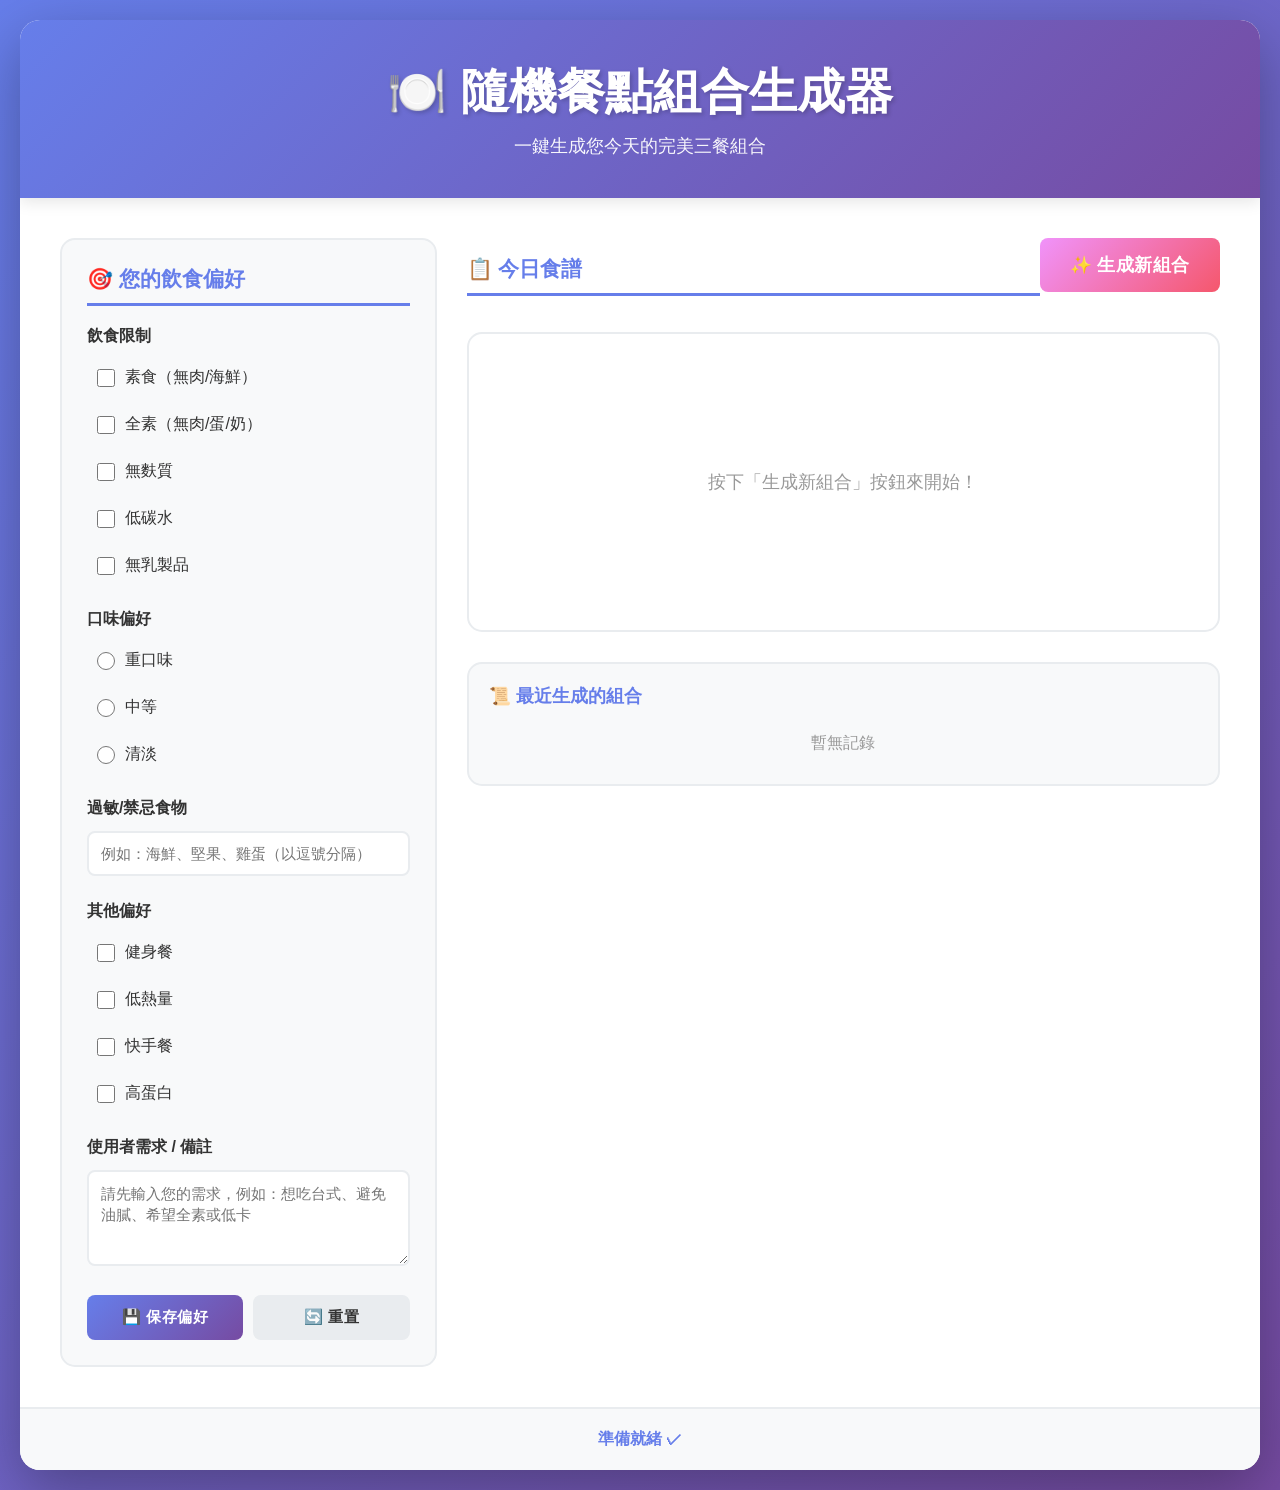
==== index.html @ 5d0e421e "ooooo" ====
<!DOCTYPE html>
<html lang="zh-TW">
<head>
    <meta charset="UTF-8">
    <meta name="viewport" content="width=device-width, initial-scale=1.0">
    <title>🍽️ 隨機餐點組合生成器</title>
    <link rel="stylesheet" href="styles.css">
</head>
<body>
    <div class="container">
        <!-- 標題 -->
        <header class="header">
            <h1>🍽️ 隨機餐點組合生成器</h1>
            <p class="subtitle">一鍵生成您今天的完美三餐組合</p>
        </header>

        <!-- 主要內容區域 -->
        <main class="main-content">
            <!-- 左側：使用者偏好設置 -->
            <aside class="preferences-panel">
                <h2>🎯 您的飲食偏好</h2>
                
                <!-- 飲食限制 -->
                <div class="preference-section">
                    <h3>飲食限制</h3>
                    <div class="checkbox-group">
                        <label><input type="checkbox" name="restriction" value="素食"> 素食（無肉/海鮮）</label>
                        <label><input type="checkbox" name="restriction" value="全素"> 全素（無肉/蛋/奶）</label>
                        <label><input type="checkbox" name="restriction" value="無麩質"> 無麩質</label>
                        <label><input type="checkbox" name="restriction" value="低碳水"> 低碳水</label>
                        <label><input type="checkbox" name="restriction" value="無乳製品"> 無乳製品</label>
                    </div>
                </div>

                <!-- 口味偏好 -->
                <div class="preference-section">
                    <h3>口味偏好</h3>
                    <div class="radio-group">
                        <label><input type="radio" name="taste" value="重口味"> 重口味</label>
                        <label><input type="radio" name="taste" value="中等"> 中等</label>
                        <label><input type="radio" name="taste" value="清淡"> 清淡</label>
                    </div>
                </div>

                <!-- 過敏食物 -->
                <div class="preference-section">
                    <h3>過敏/禁忌食物</h3>
                    <div class="input-group">
                        <input 
                            type="text" 
                            id="allergies" 
                            placeholder="例如：海鮮、堅果、雞蛋（以逗號分隔）"
                            class="text-input"
                        >
                    </div>
                </div>

                <!-- 其他偏好 -->
                <div class="preference-section">
                    <h3>其他偏好</h3>
                    <div class="checkbox-group">
                        <label><input type="checkbox" name="other" value="健身餐"> 健身餐</label>
                        <label><input type="checkbox" name="other" value="低熱量"> 低熱量</label>
                        <label><input type="checkbox" name="other" value="快手餐"> 快手餐</label>
                        <label><input type="checkbox" name="other" value="高蛋白"> 高蛋白</label>
                    </div>
                </div>

                <!-- 使用者需求 -->
                <div class="preference-section">
                    <h3>使用者需求 / 備註</h3>
                    <div class="input-group">
                        <textarea id="userNote" rows="4" placeholder="請先輸入您的需求，例如：想吃台式、避免油膩、希望全素或低卡" class="text-input"></textarea>
                    </div>
                </div>

                <!-- 保存和清除按鈕 -->
                <div class="button-group">
                    <button id="savePrefs" class="btn btn-primary">💾 保存偏好</button>
                    <button id="resetPrefs" class="btn btn-secondary">🔄 重置</button>
                </div>
            </aside>

            <!-- 右側：生成結果 -->
            <section class="results-panel">
                <div class="results-header">
                    <h2>📋 今日食譜</h2>
                    <button id="generateBtn" class="btn btn-generate">✨ 生成新組合</button>
                </div>

                <!-- 生成結果顯示 -->
                <div id="resultsContainer" class="results-container">
                    <div class="empty-state">
                        <p>按下「生成新組合」按鈕來開始！</p>
                    </div>
                </div>

                <!-- 歷史記錄 -->
                <div class="history-section">
                    <h3>📜 最近生成的組合</h3>
                    <div id="historyContainer" class="history-list">
                        <p class="empty">暫無記錄</p>
                    </div>
                </div>
            </section>
        </main>

        <!-- 狀態指示 -->
        <footer class="footer">
            <p id="status" class="status">準備就緒 ✓</p>
        </footer>
    </div>

    <script src="script.js"></script>
</body>
</html>
---- styles.css ----
/* ==================== 重置和基礎 ==================== */
* {
    margin: 0;
    padding: 0;
    box-sizing: border-box;
}

html {
    scroll-behavior: smooth;
}

body {
    font-family: 'Segoe UI', Tahoma, Geneva, Verdana, sans-serif;
    background: linear-gradient(135deg, #667eea 0%, #764ba2 100%);
    min-height: 100vh;
    padding: 20px;
    color: #333;
}

/* ==================== 容器佈局 ==================== */
.container {
    max-width: 1400px;
    margin: 0 auto;
    background: white;
    border-radius: 20px;
    box-shadow: 0 20px 60px rgba(0, 0, 0, 0.3);
    overflow: hidden;
    display: flex;
    flex-direction: column;
    min-height: 100vh;
}

/* ==================== 標題區域 ==================== */
.header {
    background: linear-gradient(135deg, #667eea 0%, #764ba2 100%);
    color: white;
    padding: 40px;
    text-align: center;
    box-shadow: 0 4px 15px rgba(0, 0, 0, 0.1);
}

.header h1 {
    font-size: 3em;
    margin-bottom: 10px;
    text-shadow: 2px 2px 4px rgba(0, 0, 0, 0.2);
    animation: slideDown 0.6s ease-out;
}

.subtitle {
    font-size: 1.1em;
    opacity: 0.95;
    font-weight: 300;
}

@keyframes slideDown {
    from {
        opacity: 0;
        transform: translateY(-20px);
    }
    to {
        opacity: 1;
        transform: translateY(0);
    }
}

/* ==================== 主要內容 ==================== */
.main-content {
    display: grid;
    grid-template-columns: 1fr 2fr;
    gap: 30px;
    padding: 40px;
    flex: 1;
}

/* ==================== 左側偏好面板 ==================== */
.preferences-panel {
    background: #f8f9fa;
    padding: 25px;
    border-radius: 15px;
    border: 2px solid #e9ecef;
    height: fit-content;
    position: sticky;
    top: 20px;
}

.preferences-panel h2 {
    color: #667eea;
    margin-bottom: 20px;
    font-size: 1.3em;
    border-bottom: 3px solid #667eea;
    padding-bottom: 10px;
}

/* ==================== 偏好區段 ==================== */
.preference-section {
    margin-bottom: 25px;
}

.preference-section h3 {
    color: #333;
    font-size: 1em;
    margin-bottom: 12px;
    font-weight: 600;
}

.checkbox-group,
.radio-group {
    display: flex;
    flex-direction: column;
    gap: 10px;
}

.checkbox-group label,
.radio-group label {
    display: flex;
    align-items: center;
    cursor: pointer;
    padding: 8px 10px;
    border-radius: 8px;
    transition: all 0.3s ease;
    user-select: none;
}

.checkbox-group label:hover,
.radio-group label:hover {
    background: rgba(102, 126, 234, 0.1);
}

.checkbox-group input[type="checkbox"],
.radio-group input[type="radio"] {
    margin-right: 10px;
    cursor: pointer;
    width: 18px;
    height: 18px;
    accent-color: #667eea;
}

/* ==================== 輸入框 ==================== */
.input-group {
    margin-bottom: 15px;
}

.text-input {
    width: 100%;
    padding: 12px;
    border: 2px solid #e9ecef;
    border-radius: 8px;
    font-size: 0.95em;
    transition: all 0.3s ease;
    font-family: inherit;
}

.text-input:focus {
    outline: none;
    border-color: #667eea;
    box-shadow: 0 0 0 3px rgba(102, 126, 234, 0.1);
}

/* ==================== 按鈕 ==================== */
.button-group {
    display: grid;
    grid-template-columns: 1fr 1fr;
    gap: 10px;
    margin-top: 20px;
}

.btn {
    padding: 12px 20px;
    border: none;
    border-radius: 8px;
    font-size: 0.95em;
    font-weight: 600;
    cursor: pointer;
    transition: all 0.3s ease;
    text-transform: uppercase;
    letter-spacing: 0.5px;
}

.btn-primary {
    background: linear-gradient(135deg, #667eea 0%, #764ba2 100%);
    color: white;
}

.btn-primary:hover {
    transform: translateY(-2px);
    box-shadow: 0 10px 20px rgba(102, 126, 234, 0.3);
}

.btn-primary:active {
    transform: translateY(0);
}

.btn-secondary {
    background: #e9ecef;
    color: #333;
}

.btn-secondary:hover {
    background: #dee2e6;
}

.btn-generate {
    grid-column: 1 / -1;
    background: linear-gradient(135deg, #f093fb 0%, #f5576c 100%);
    color: white;
    font-size: 1.1em;
    padding: 15px 30px;
    margin-bottom: 20px;
}

.btn-generate:hover {
    transform: translateY(-3px);
    box-shadow: 0 15px 30px rgba(245, 87, 108, 0.3);
}

.btn-generate:active {
    transform: translateY(-1px);
}

/* ==================== 右側結果面板 ==================== */
.results-panel {
    display: flex;
    flex-direction: column;
}

.results-header {
    display: flex;
    justify-content: space-between;
    align-items: center;
    margin-bottom: 20px;
}

.results-header h2 {
    color: #667eea;
    font-size: 1.3em;
    border-bottom: 3px solid #667eea;
    padding-bottom: 10px;
    flex: 1;
}

/* ==================== 結果容器 ==================== */
.results-container {
    background: white;
    padding: 30px;
    border-radius: 15px;
    border: 2px solid #e9ecef;
    margin-bottom: 30px;
    min-height: 300px;
    display: flex;
    flex-direction: column;
    justify-content: center;
}

.empty-state {
    text-align: center;
    color: #999;
    font-size: 1.1em;
}

/* ==================== 餐點卡片 ==================== */
.meal-cards {
    display: grid;
    grid-template-columns: repeat(auto-fit, minmax(280px, 1fr));
    gap: 20px;
}

.meal-card {
    background: linear-gradient(135deg, #f5f7fa 0%, #c3cfe2 100%);
    padding: 25px;
    border-radius: 12px;
    border-left: 5px solid #667eea;
    box-shadow: 0 4px 15px rgba(0, 0, 0, 0.1);
    transition: all 0.3s ease;
    animation: cardSlideIn 0.5s ease-out;
}

.meal-card:hover {
    transform: translateY(-5px);
    box-shadow: 0 8px 25px rgba(0, 0, 0, 0.15);
}

@keyframes cardSlideIn {
    from {
        opacity: 0;
        transform: translateY(20px);
    }
    to {
        opacity: 1;
        transform: translateY(0);
    }
}

.meal-card.breakfast {
    border-left-color: #f5a623;
    background: linear-gradient(135deg, #ffe5b4 0%, #ffd699 100%);
}

.meal-card.lunch {
    border-left-color: #4cd964;
    background: linear-gradient(135deg, #c8e6c9 0%, #81c784 100%);
}

.meal-card.dinner {
    border-left-color: #667eea;
    background: linear-gradient(135deg, #bbdefb 0%, #64b5f6 100%);
}

.meal-time {
    font-size: 0.9em;
    color: rgba(0, 0, 0, 0.6);
    margin-bottom: 8px;
    font-weight: 600;
    text-transform: uppercase;
    letter-spacing: 1px;
}

.meal-name {
    font-size: 1.5em;
    font-weight: 700;
    color: #333;
    margin-bottom: 12px;
}

.meal-description {
    font-size: 0.95em;
    color: rgba(0, 0, 0, 0.7);
    margin-bottom: 12px;
    line-height: 1.5;
}

.meal-tags {
    display: flex;
    flex-wrap: wrap;
    gap: 8px;
}

.tag {
    background: rgba(255, 255, 255, 0.7);
    padding: 5px 10px;
    border-radius: 20px;
    font-size: 0.8em;
    color: #333;
    border: 1px solid rgba(0, 0, 0, 0.1);
}

/* ==================== 歷史記錄 ==================== */
.history-section {
    background: #f8f9fa;
    padding: 20px;
    border-radius: 15px;
    border: 2px solid #e9ecef;
}

.history-section h3 {
    color: #667eea;
    margin-bottom: 15px;
    font-size: 1.1em;
}

.history-list {
    display: flex;
    flex-direction: column;
    gap: 10px;
    max-height: 300px;
    overflow-y: auto;
}

.history-item {
    background: white;
    padding: 12px;
    border-radius: 8px;
    border-left: 4px solid #667eea;
    cursor: pointer;
    transition: all 0.3s ease;
    display: flex;
    justify-content: space-between;
    align-items: center;
}

.history-item:hover {
    background: #f0f4ff;
    transform: translateX(5px);
}

.history-time {
    font-size: 0.85em;
    color: #999;
}

.empty {
    text-align: center;
    color: #999;
    padding: 10px;
}

/* ==================== 頁腳 ==================== */
.footer {
    background: #f8f9fa;
    padding: 20px;
    text-align: center;
    border-top: 2px solid #e9ecef;
}

.status {
    color: #667eea;
    font-weight: 600;
}

.status.loading {
    color: #f5a623;
    animation: pulse 1.5s ease-in-out infinite;
}

.status.error {
    color: #f5576c;
}

@keyframes pulse {
    0%, 100% {
        opacity: 1;
    }
    50% {
        opacity: 0.5;
    }
}

/* ==================== 響應式設計 ==================== */
@media (max-width: 1024px) {
    .main-content {
        grid-template-columns: 1fr;
    }

    .preferences-panel {
        position: static;
        margin-bottom: 30px;
    }

    .header h1 {
        font-size: 2em;
    }
}

@media (max-width: 768px) {
    .container {
        border-radius: 10px;
    }

    .header {
        padding: 25px;
    }

    .header h1 {
        font-size: 1.8em;
    }

    .main-content {
        padding: 20px;
        gap: 20px;
    }

    .results-header {
        flex-direction: column;
        align-items: flex-start;
        gap: 15px;
    }

    .btn-generate {
        width: 100%;
    }

    .meal-cards {
        grid-template-columns: 1fr;
    }

    .button-group {
        grid-template-columns: 1fr;
    }
}

@media (max-width: 480px) {
    body {
        padding: 10px;
    }

    .header {
        padding: 15px;
    }

    .header h1 {
        font-size: 1.4em;
    }

    .main-content {
        padding: 15px;
    }

    .results-container,
    .preferences-panel {
        padding: 15px;
    }

    .meal-name {
        font-size: 1.2em;
    }

    .button-group {
        grid-template-columns: 1fr;
    }
}

/* ==================== 滾動條樣式 ==================== */
.history-list::-webkit-scrollbar {
    width: 6px;
}

.history-list::-webkit-scrollbar-track {
    background: #f1f1f1;
    border-radius: 10px;
}

.history-list::-webkit-scrollbar-thumb {
    background: #667eea;
    border-radius: 10px;
}

.history-list::-webkit-scrollbar-thumb:hover {
    background: #764ba2;
}
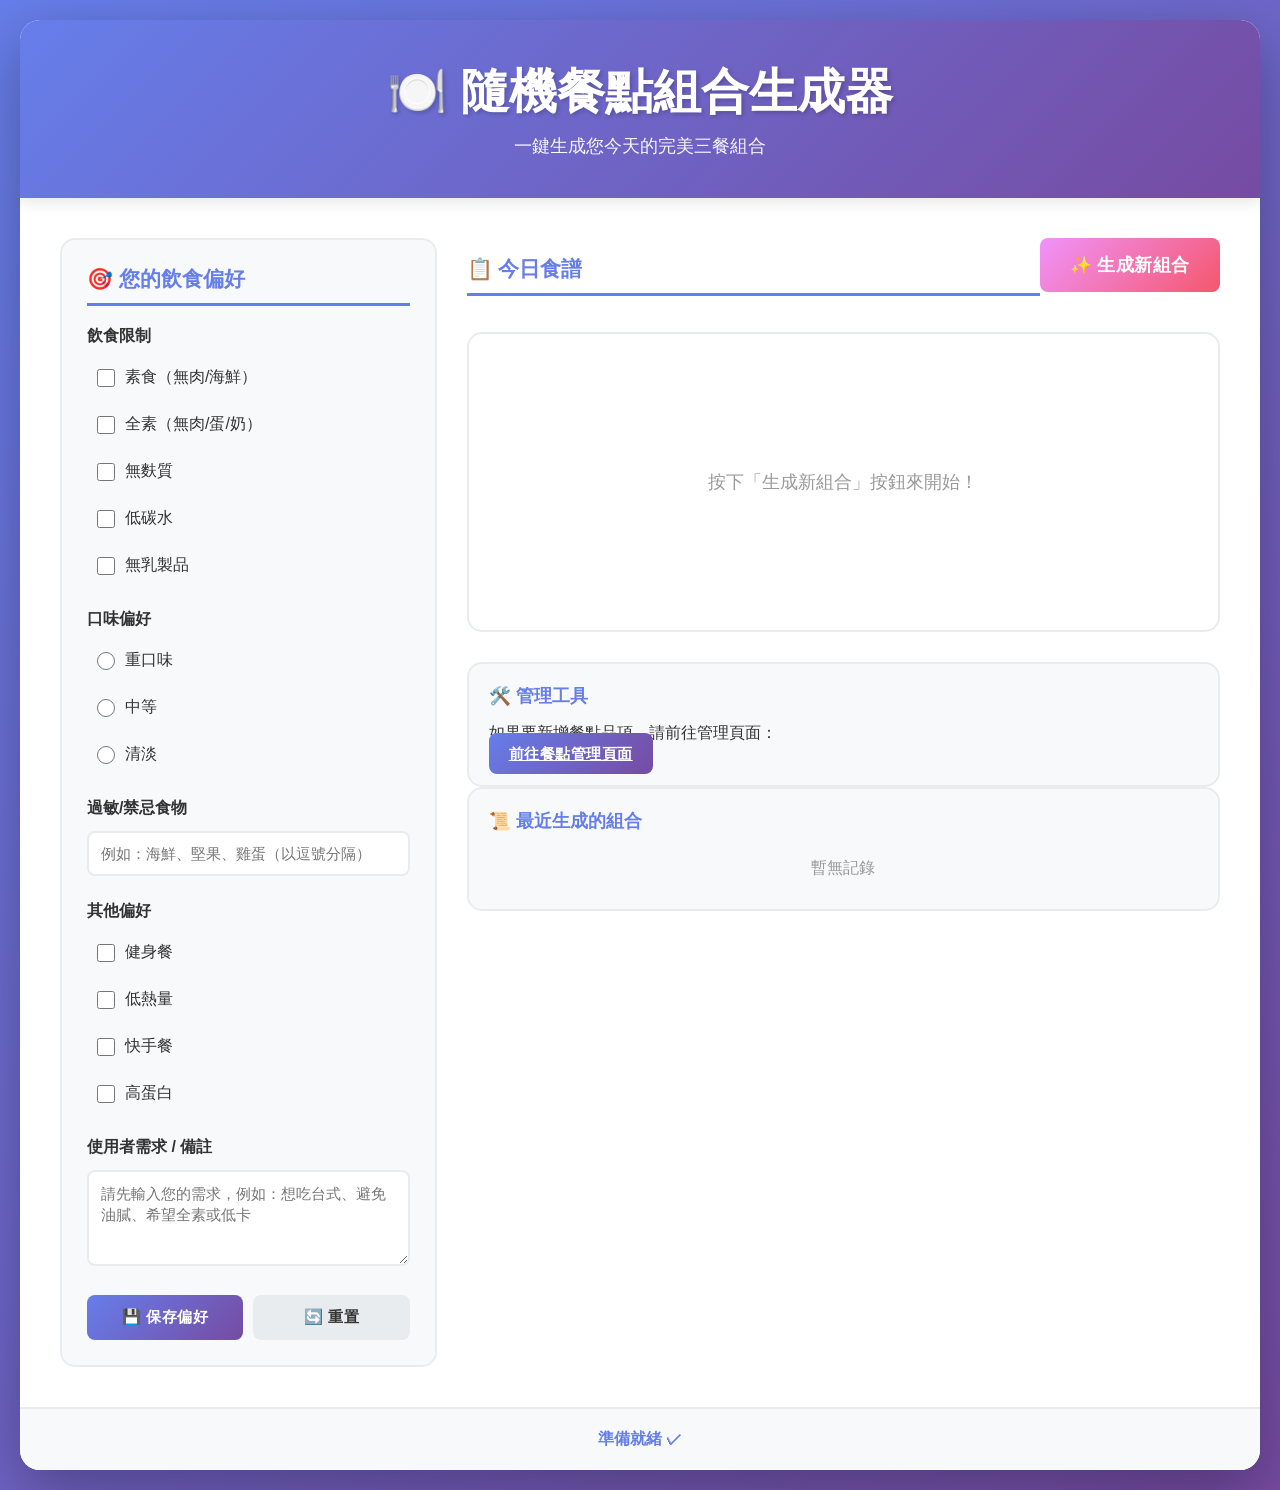
==== commit 1a1d44e1: "#alauej/5j" ====
--- a/index.html
+++ b/index.html
@@ -95,6 +95,13 @@
                     </div>
                 </div>
 
+                <!-- 管理頁面連結 -->
+                <div class="history-section">
+                    <h3>🛠️ 管理工具</h3>
+                    <p>如果要新增餐點品項，請前往管理頁面：</p>
+                    <a href="admin.html" class="btn btn-primary">前往餐點管理頁面</a>
+                </div>
+
                 <!-- 歷史記錄 -->
                 <div class="history-section">
                     <h3>📜 最近生成的組合</h3>
--- a/styles.css
+++ b/styles.css
@@ -230,6 +230,51 @@
     margin-bottom: 20px;
 }
 
+.admin-panel {
+    background: #ffffff;
+    border: 2px solid #ececec;
+    border-radius: 16px;
+    padding: 22px;
+    margin: 25px 0;
+    box-shadow: inset 0 0 0 1px rgba(102, 126, 234, 0.08);
+}
+
+.admin-panel h3 {
+    margin-bottom: 18px;
+    color: #764ba2;
+    font-size: 1.15em;
+    letter-spacing: 0.5px;
+}
+
+.admin-status {
+    margin-top: 16px;
+    color: #555;
+    font-size: 0.95em;
+    line-height: 1.5;
+}
+
+.nav-links {
+    margin-top: 15px;
+}
+
+.nav-links .btn {
+    margin-top: 10px;
+}
+
+.admin-page {
+    grid-template-columns: 1fr;
+}
+
+.admin-form {
+    padding: 30px;
+    box-shadow: 0 18px 40px rgba(102, 126, 234, 0.12);
+}
+
+.admin-buttons {
+    grid-template-columns: 1fr 1fr;
+    gap: 12px;
+}
+
 .results-header h2 {
     color: #667eea;
     font-size: 1.3em;
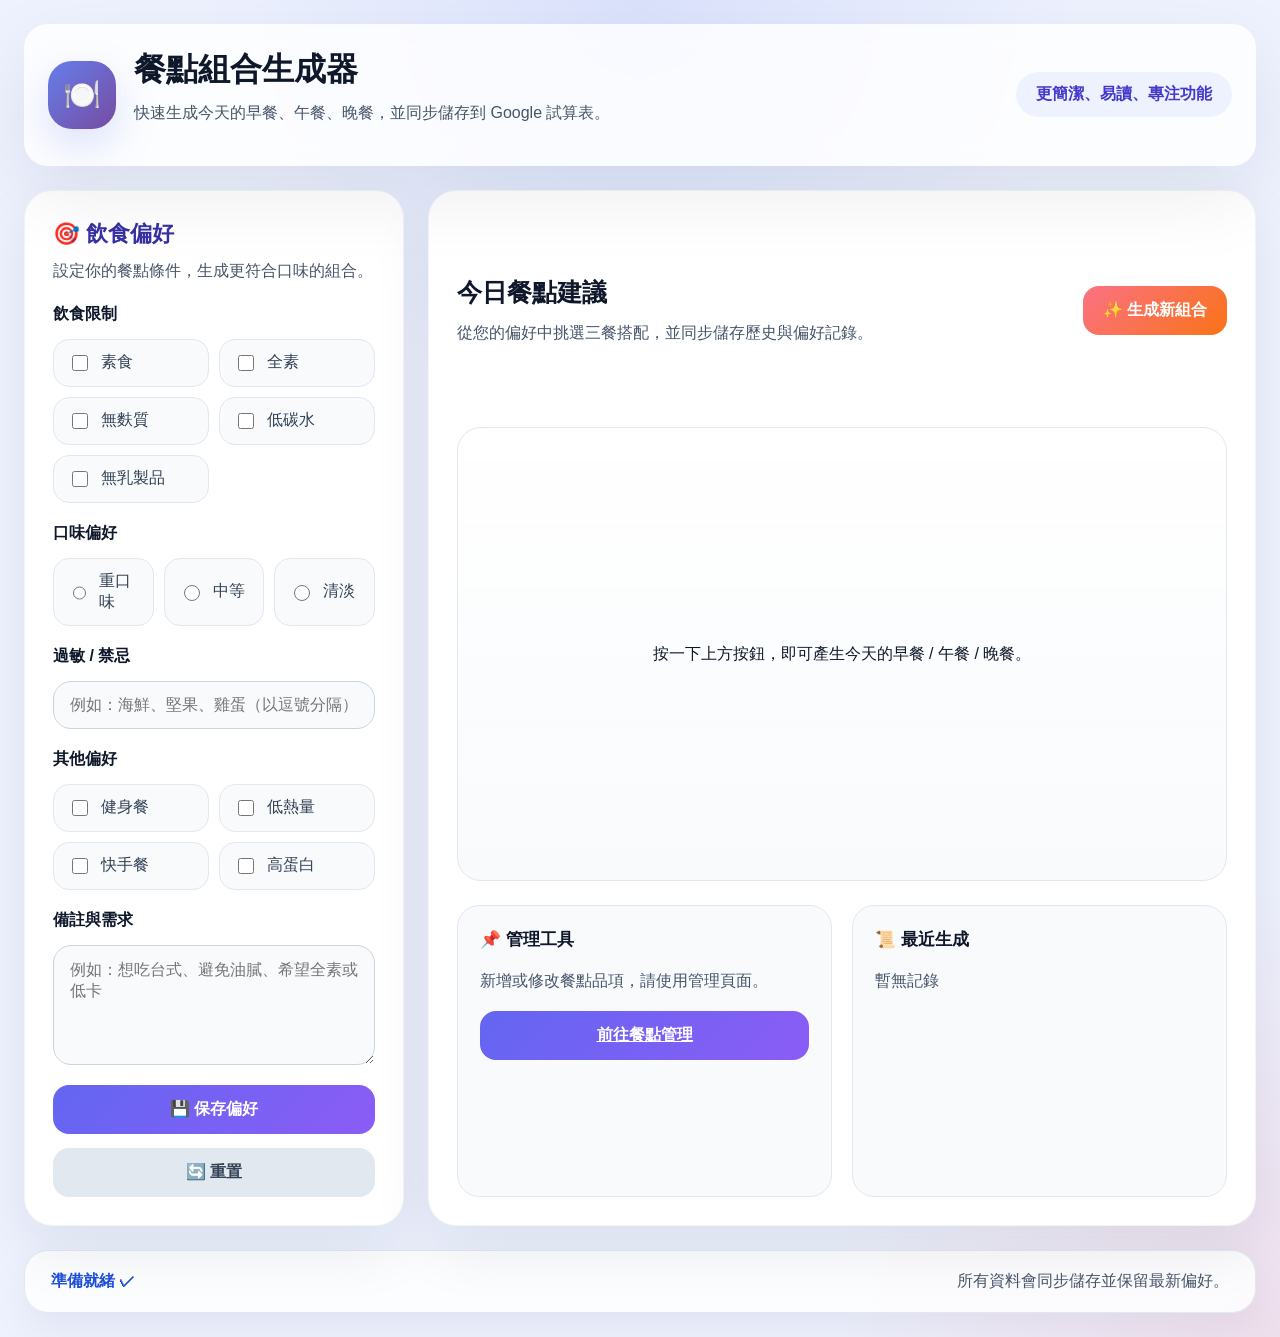
==== commit ff9863a8: "貓咪公主" ====
--- a/index.html
+++ b/index.html
@@ -3,118 +3,110 @@
 <head>
     <meta charset="UTF-8">
     <meta name="viewport" content="width=device-width, initial-scale=1.0">
-    <title>🍽️ 隨機餐點組合生成器</title>
+    <title>🍽️ 你的餐點組合生成器</title>
     <link rel="stylesheet" href="styles.css">
 </head>
 <body>
-    <div class="container">
-        <!-- 標題 -->
-        <header class="header">
-            <h1>🍽️ 隨機餐點組合生成器</h1>
-            <p class="subtitle">一鍵生成您今天的完美三餐組合</p>
+    <div class="page-shell">
+        <header class="topbar">
+            <div class="topbar__brand">
+                <div class="logo">🍽️</div>
+                <div>
+                    <h1>餐點組合生成器</h1>
+                    <p class="subtitle">快速生成今天的早餐、午餐、晚餐，並同步儲存到 Google 試算表。</p>
+                </div>
+            </div>
+            <div class="topbar__note">更簡潔、易讀、專注功能</div>
         </header>
 
-        <!-- 主要內容區域 -->
-        <main class="main-content">
-            <!-- 左側：使用者偏好設置 -->
-            <aside class="preferences-panel">
-                <h2>🎯 您的飲食偏好</h2>
-                
-                <!-- 飲食限制 -->
-                <div class="preference-section">
-                    <h3>飲食限制</h3>
-                    <div class="checkbox-group">
-                        <label><input type="checkbox" name="restriction" value="素食"> 素食（無肉/海鮮）</label>
-                        <label><input type="checkbox" name="restriction" value="全素"> 全素（無肉/蛋/奶）</label>
-                        <label><input type="checkbox" name="restriction" value="無麩質"> 無麩質</label>
-                        <label><input type="checkbox" name="restriction" value="低碳水"> 低碳水</label>
-                        <label><input type="checkbox" name="restriction" value="無乳製品"> 無乳製品</label>
-                    </div>
+        <main class="layout">
+            <aside class="panel sidebar-panel">
+                <div class="panel__header">
+                    <div class="panel__title">🎯 飲食偏好</div>
+                    <div class="panel__subtitle">設定你的餐點條件，生成更符合口味的組合。</div>
                 </div>
 
-                <!-- 口味偏好 -->
-                <div class="preference-section">
-                    <h3>口味偏好</h3>
-                    <div class="radio-group">
-                        <label><input type="radio" name="taste" value="重口味"> 重口味</label>
-                        <label><input type="radio" name="taste" value="中等"> 中等</label>
-                        <label><input type="radio" name="taste" value="清淡"> 清淡</label>
+                <section class="panel__section">
+                    <h2>飲食限制</h2>
+                    <div class="field-grid">
+                        <label class="field-chip"><input type="checkbox" name="restriction" value="素食"><span>素食</span></label>
+                        <label class="field-chip"><input type="checkbox" name="restriction" value="全素"><span>全素</span></label>
+                        <label class="field-chip"><input type="checkbox" name="restriction" value="無麩質"><span>無麩質</span></label>
+                        <label class="field-chip"><input type="checkbox" name="restriction" value="低碳水"><span>低碳水</span></label>
+                        <label class="field-chip"><input type="checkbox" name="restriction" value="無乳製品"><span>無乳製品</span></label>
                     </div>
-                </div>
+                </section>
 
-                <!-- 過敏食物 -->
-                <div class="preference-section">
-                    <h3>過敏/禁忌食物</h3>
-                    <div class="input-group">
-                        <input 
-                            type="text" 
-                            id="allergies" 
-                            placeholder="例如：海鮮、堅果、雞蛋（以逗號分隔）"
-                            class="text-input"
-                        >
+                <section class="panel__section">
+                    <h2>口味偏好</h2>
+                    <div class="field-grid field-grid--small">
+                        <label class="field-chip"><input type="radio" name="taste" value="重口味"><span>重口味</span></label>
+                        <label class="field-chip"><input type="radio" name="taste" value="中等"><span>中等</span></label>
+                        <label class="field-chip"><input type="radio" name="taste" value="清淡"><span>清淡</span></label>
                     </div>
-                </div>
+                </section>
 
-                <!-- 其他偏好 -->
-                <div class="preference-section">
-                    <h3>其他偏好</h3>
-                    <div class="checkbox-group">
-                        <label><input type="checkbox" name="other" value="健身餐"> 健身餐</label>
-                        <label><input type="checkbox" name="other" value="低熱量"> 低熱量</label>
-                        <label><input type="checkbox" name="other" value="快手餐"> 快手餐</label>
-                        <label><input type="checkbox" name="other" value="高蛋白"> 高蛋白</label>
+                <section class="panel__section">
+                    <h2>過敏 / 禁忌</h2>
+                    <input id="allergies" class="input-text" type="text" placeholder="例如：海鮮、堅果、雞蛋（以逗號分隔）">
+                </section>
+
+                <section class="panel__section">
+                    <h2>其他偏好</h2>
+                    <div class="field-grid">
+                        <label class="field-chip"><input type="checkbox" name="other" value="健身餐"><span>健身餐</span></label>
+                        <label class="field-chip"><input type="checkbox" name="other" value="低熱量"><span>低熱量</span></label>
+                        <label class="field-chip"><input type="checkbox" name="other" value="快手餐"><span>快手餐</span></label>
+                        <label class="field-chip"><input type="checkbox" name="other" value="高蛋白"><span>高蛋白</span></label>
                     </div>
-                </div>
+                </section>
 
-                <!-- 使用者需求 -->
-                <div class="preference-section">
-                    <h3>使用者需求 / 備註</h3>
-                    <div class="input-group">
-                        <textarea id="userNote" rows="4" placeholder="請先輸入您的需求，例如：想吃台式、避免油膩、希望全素或低卡" class="text-input"></textarea>
-                    </div>
-                </div>
+                <section class="panel__section">
+                    <h2>備註與需求</h2>
+                    <textarea id="userNote" class="input-text input-textarea" rows="5" placeholder="例如：想吃台式、避免油膩、希望全素或低卡"></textarea>
+                </section>
 
-                <!-- 保存和清除按鈕 -->
-                <div class="button-group">
+                <div class="panel__actions">
                     <button id="savePrefs" class="btn btn-primary">💾 保存偏好</button>
                     <button id="resetPrefs" class="btn btn-secondary">🔄 重置</button>
                 </div>
             </aside>
 
-            <!-- 右側：生成結果 -->
-            <section class="results-panel">
-                <div class="results-header">
-                    <h2>📋 今日食譜</h2>
-                    <button id="generateBtn" class="btn btn-generate">✨ 生成新組合</button>
+            <section class="panel content-panel">
+                <div class="panel__hero">
+                    <div>
+                        <h2>今日餐點建議</h2>
+                        <p>從您的偏好中挑選三餐搭配，並同步儲存歷史與偏好記錄。</p>
+                    </div>
+                    <button id="generateBtn" class="btn btn-accent">✨ 生成新組合</button>
                 </div>
 
-                <!-- 生成結果顯示 -->
-                <div id="resultsContainer" class="results-container">
+                <div id="resultsContainer" class="results-card">
                     <div class="empty-state">
-                        <p>按下「生成新組合」按鈕來開始！</p>
+                        <p>按一下上方按鈕，即可產生今天的早餐 / 午餐 / 晚餐。</p>
                     </div>
                 </div>
 
-                <!-- 管理頁面連結 -->
-                <div class="history-section">
-                    <h3>🛠️ 管理工具</h3>
-                    <p>如果要新增餐點品項，請前往管理頁面：</p>
-                    <a href="admin.html" class="btn btn-primary">前往餐點管理頁面</a>
-                </div>
+                <div class="panel__section panel__section--split">
+                    <div class="panel__card panel__card--soft">
+                        <h3>📌 管理工具</h3>
+                        <p>新增或修改餐點品項，請使用管理頁面。</p>
+                        <a href="admin.html" class="btn btn-primary btn-block">前往餐點管理</a>
+                    </div>
 
-                <!-- 歷史記錄 -->
-                <div class="history-section">
-                    <h3>📜 最近生成的組合</h3>
-                    <div id="historyContainer" class="history-list">
-                        <p class="empty">暫無記錄</p>
+                    <div class="panel__card panel__card--soft">
+                        <h3>📜 最近生成</h3>
+                        <div id="historyContainer" class="history-list">
+                            <p class="empty">暫無記錄</p>
+                        </div>
                     </div>
                 </div>
             </section>
         </main>
 
-        <!-- 狀態指示 -->
-        <footer class="footer">
-            <p id="status" class="status">準備就緒 ✓</p>
+        <footer class="page-footer">
+            <div id="status" class="status-bar">準備就緒 ✓</div>
+            <div class="footer-text">所有資料會同步儲存並保留最新偏好。</div>
         </footer>
     </div>
 
--- a/styles.css
+++ b/styles.css
@@ -1,7 +1,11 @@
-/* ==================== 重置和基礎 ==================== */
+:root {
+    color-scheme: light;
+    font-family: 'Inter', 'Segoe UI', Tahoma, Geneva, Verdana, sans-serif;
+    color: #0f172a;
+    background: #eef2ff;
+}
+
 * {
-    margin: 0;
-    padding: 0;
     box-sizing: border-box;
 }
 
@@ -10,550 +14,385 @@
 }
 
 body {
-    font-family: 'Segoe UI', Tahoma, Geneva, Verdana, sans-serif;
+    margin: 0;
+    min-height: 100vh;
+    background: radial-gradient(circle at top, rgba(102, 126, 234, 0.14), transparent 30%),
+                radial-gradient(circle at bottom right, rgba(245, 87, 108, 0.12), transparent 25%),
+                #eef2ff;
+    color: #0f172a;
+}
+
+button,
+input,
+textarea,
+select {
+    font: inherit;
+}
+
+button {
+    outline: none;
+}
+
+.page-shell {
+    max-width: 1360px;
+    margin: 0 auto;
+    padding: 24px;
+}
+
+.topbar {
+    display: flex;
+    flex-wrap: wrap;
+    justify-content: space-between;
+    align-items: center;
+    gap: 20px;
+    padding: 24px;
+    border-radius: 24px;
+    background: rgba(255, 255, 255, 0.82);
+    backdrop-filter: blur(12px);
+    box-shadow: 0 28px 80px rgba(15, 23, 42, 0.08);
+    margin-bottom: 24px;
+}
+
+.topbar__brand {
+    display: flex;
+    align-items: center;
+    gap: 18px;
+}
+
+.logo {
+    width: 68px;
+    height: 68px;
+    border-radius: 24px;
     background: linear-gradient(135deg, #667eea 0%, #764ba2 100%);
-    min-height: 100vh;
-    padding: 20px;
-    color: #333;
-}
-
-/* ==================== 容器佈局 ==================== */
-.container {
-    max-width: 1400px;
-    margin: 0 auto;
+    display: grid;
+    place-items: center;
+    font-size: 1.9rem;
+    color: white;
+    box-shadow: 0 16px 40px rgba(102, 126, 234, 0.22);
+}
+
+.topbar__brand h1 {
+    margin: 0;
+    font-size: clamp(1.75rem, 2.5vw, 2.6rem);
+}
+
+.subtitle {
+    margin-top: 8px;
+    color: #475569;
+    line-height: 1.6;
+    max-width: 680px;
+}
+
+.topbar__note {
+    padding: 12px 20px;
+    border-radius: 999px;
+    background: #eef2ff;
+    color: #4338ca;
+    font-weight: 600;
+    white-space: nowrap;
+}
+
+.layout {
+    display: grid;
+    grid-template-columns: minmax(300px, 380px) 1fr;
+    gap: 24px;
+}
+
+.panel {
     background: white;
-    border-radius: 20px;
-    box-shadow: 0 20px 60px rgba(0, 0, 0, 0.3);
-    overflow: hidden;
+    border-radius: 28px;
+    box-shadow: 0 24px 60px rgba(15, 23, 42, 0.08);
+    border: 1px solid rgba(148, 163, 184, 0.12);
+    padding: 28px;
+}
+
+.sidebar-panel {
     display: flex;
     flex-direction: column;
-    min-height: 100vh;
-}
-
-/* ==================== 標題區域 ==================== */
-.header {
-    background: linear-gradient(135deg, #667eea 0%, #764ba2 100%);
+    gap: 20px;
+}
+
+.panel__header {
+    display: grid;
+    gap: 10px;
+}
+
+.panel__title {
+    font-size: 1.35rem;
+    font-weight: 700;
+    color: #3730a3;
+}
+
+.panel__subtitle {
+    color: #475569;
+    line-height: 1.65;
+}
+
+.panel__section {
+    display: grid;
+    gap: 14px;
+}
+
+.panel__section--split {
+    display: grid;
+    grid-template-columns: repeat(2, minmax(0, 1fr));
+    gap: 20px;
+}
+
+.panel__section h2 {
+    margin: 0;
+    color: #0f172a;
+    font-size: 1rem;
+    font-weight: 700;
+}
+
+.field-grid {
+    display: grid;
+    gap: 10px;
+    grid-template-columns: repeat(2, minmax(0, 1fr));
+}
+
+.field-grid--small {
+    grid-template-columns: repeat(3, minmax(0, 1fr));
+}
+
+.field-chip {
+    display: flex;
+    align-items: center;
+    gap: 10px;
+    padding: 12px 14px;
+    border-radius: 16px;
+    border: 1px solid #e2e8f0;
+    background: #f8fafc;
+    color: #334155;
+    cursor: pointer;
+    transition: all 0.25s ease;
+}
+
+.field-chip:hover {
+    background: #eef2ff;
+    border-color: #c7d2fe;
+}
+
+.field-chip input {
+    width: 16px;
+    height: 16px;
+    accent-color: #6366f1;
+}
+
+.input-text {
+    width: 100%;
+    min-height: 46px;
+    border-radius: 18px;
+    border: 1px solid #cbd5e1;
+    background: #f8fafc;
+    padding: 14px 16px;
+    color: #0f172a;
+    transition: all 0.25s ease;
+}
+
+.input-text:focus {
+    outline: none;
+    border-color: #6366f1;
+    box-shadow: 0 0 0 6px rgba(99, 102, 241, 0.08);
+    background: white;
+}
+
+.input-textarea {
+    min-height: 120px;
+    resize: vertical;
+}
+
+.panel__actions {
+    display: grid;
+    gap: 14px;
+}
+
+.btn {
+    display: inline-flex;
+    align-items: center;
+    justify-content: center;
+    gap: 10px;
+    border-radius: 16px;
+    border: none;
+    cursor: pointer;
+    transition: transform 0.2s ease, box-shadow 0.2s ease;
+}
+
+.btn:hover {
+    transform: translateY(-1px);
+    box-shadow: 0 12px 24px rgba(15, 23, 42, 0.12);
+}
+
+.btn-primary {
+    background: linear-gradient(135deg, #6366f1 0%, #8b5cf6 100%);
     color: white;
-    padding: 40px;
-    text-align: center;
-    box-shadow: 0 4px 15px rgba(0, 0, 0, 0.1);
-}
-
-.header h1 {
-    font-size: 3em;
-    margin-bottom: 10px;
-    text-shadow: 2px 2px 4px rgba(0, 0, 0, 0.2);
-    animation: slideDown 0.6s ease-out;
-}
-
-.subtitle {
-    font-size: 1.1em;
-    opacity: 0.95;
-    font-weight: 300;
-}
-
-@keyframes slideDown {
-    from {
-        opacity: 0;
-        transform: translateY(-20px);
-    }
-    to {
-        opacity: 1;
-        transform: translateY(0);
-    }
-}
-
-/* ==================== 主要內容 ==================== */
-.main-content {
-    display: grid;
-    grid-template-columns: 1fr 2fr;
-    gap: 30px;
-    padding: 40px;
-    flex: 1;
-}
-
-/* ==================== 左側偏好面板 ==================== */
-.preferences-panel {
-    background: #f8f9fa;
-    padding: 25px;
-    border-radius: 15px;
-    border: 2px solid #e9ecef;
-    height: fit-content;
-    position: sticky;
-    top: 20px;
-}
-
-.preferences-panel h2 {
-    color: #667eea;
-    margin-bottom: 20px;
-    font-size: 1.3em;
-    border-bottom: 3px solid #667eea;
-    padding-bottom: 10px;
-}
-
-/* ==================== 偏好區段 ==================== */
-.preference-section {
-    margin-bottom: 25px;
-}
-
-.preference-section h3 {
-    color: #333;
-    font-size: 1em;
-    margin-bottom: 12px;
-    font-weight: 600;
-}
-
-.checkbox-group,
-.radio-group {
+    padding: 14px 18px;
+    font-weight: 700;
+}
+
+.btn-secondary {
+    background: #e2e8f0;
+    color: #334155;
+    padding: 14px 18px;
+    font-weight: 700;
+}
+
+.btn-accent {
+    background: linear-gradient(135deg, #fb7185 0%, #f97316 100%);
+    color: white;
+    padding: 14px 20px;
+    font-size: 1rem;
+    font-weight: 700;
+}
+
+.btn-block {
+    width: 100%;
+}
+
+.content-panel {
+    display: grid;
+    gap: 24px;
+}
+
+.panel__hero {
+    display: flex;
+    align-items: center;
+    justify-content: space-between;
+    gap: 24px;
+    flex-wrap: wrap;
+}
+
+.panel__hero h2 {
+    margin: 0;
+    font-size: 1.55rem;
+    color: #0f172a;
+}
+
+.panel__hero p {
+    margin: 10px 0 0;
+    color: #475569;
+    line-height: 1.7;
+}
+
+.results-card {
+    min-height: 340px;
+    padding: 26px;
+    border-radius: 24px;
+    border: 1px solid #e2e8f0;
+    background: linear-gradient(180deg, rgba(255,255,255,0.92) 0%, rgba(248,250,252,0.95) 100%);
+    display: flex;
+    align-items: center;
+    justify-content: center;
+}
+
+.page-footer {
+    display: flex;
+    justify-content: space-between;
+    align-items: center;
+    gap: 12px;
+    margin-top: 24px;
+    padding: 20px 26px;
+    border-radius: 24px;
+    background: rgba(255, 255, 255, 0.85);
+    border: 1px solid #e2e8f0;
+    box-shadow: 0 16px 40px rgba(15, 23, 42, 0.06);
+}
+
+.status-bar {
+    font-weight: 700;
+    color: #1d4ed8;
+}
+
+.footer-text {
+    color: #475569;
+}
+
+.panel__card {
+    background: #f8fafc;
+    padding: 22px;
+    border-radius: 22px;
+    border: 1px solid #e2e8f0;
     display: flex;
     flex-direction: column;
-    gap: 10px;
-}
-
-.checkbox-group label,
-.radio-group label {
-    display: flex;
-    align-items: center;
-    cursor: pointer;
-    padding: 8px 10px;
-    border-radius: 8px;
-    transition: all 0.3s ease;
-    user-select: none;
-}
-
-.checkbox-group label:hover,
-.radio-group label:hover {
-    background: rgba(102, 126, 234, 0.1);
-}
-
-.checkbox-group input[type="checkbox"],
-.radio-group input[type="radio"] {
-    margin-right: 10px;
-    cursor: pointer;
-    width: 18px;
-    height: 18px;
-    accent-color: #667eea;
-}
-
-/* ==================== 輸入框 ==================== */
-.input-group {
-    margin-bottom: 15px;
-}
-
-.text-input {
-    width: 100%;
-    padding: 12px;
-    border: 2px solid #e9ecef;
-    border-radius: 8px;
-    font-size: 0.95em;
-    transition: all 0.3s ease;
-    font-family: inherit;
-}
-
-.text-input:focus {
-    outline: none;
-    border-color: #667eea;
-    box-shadow: 0 0 0 3px rgba(102, 126, 234, 0.1);
-}
-
-/* ==================== 按鈕 ==================== */
-.button-group {
-    display: grid;
-    grid-template-columns: 1fr 1fr;
-    gap: 10px;
-    margin-top: 20px;
-}
-
-.btn {
-    padding: 12px 20px;
-    border: none;
-    border-radius: 8px;
-    font-size: 0.95em;
-    font-weight: 600;
-    cursor: pointer;
-    transition: all 0.3s ease;
-    text-transform: uppercase;
-    letter-spacing: 0.5px;
-}
-
-.btn-primary {
-    background: linear-gradient(135deg, #667eea 0%, #764ba2 100%);
-    color: white;
-}
-
-.btn-primary:hover {
-    transform: translateY(-2px);
-    box-shadow: 0 10px 20px rgba(102, 126, 234, 0.3);
-}
-
-.btn-primary:active {
-    transform: translateY(0);
-}
-
-.btn-secondary {
-    background: #e9ecef;
-    color: #333;
-}
-
-.btn-secondary:hover {
-    background: #dee2e6;
-}
-
-.btn-generate {
-    grid-column: 1 / -1;
-    background: linear-gradient(135deg, #f093fb 0%, #f5576c 100%);
-    color: white;
-    font-size: 1.1em;
-    padding: 15px 30px;
-    margin-bottom: 20px;
-}
-
-.btn-generate:hover {
-    transform: translateY(-3px);
-    box-shadow: 0 15px 30px rgba(245, 87, 108, 0.3);
-}
-
-.btn-generate:active {
-    transform: translateY(-1px);
-}
-
-/* ==================== 右側結果面板 ==================== */
-.results-panel {
-    display: flex;
-    flex-direction: column;
-}
-
-.results-header {
-    display: flex;
-    justify-content: space-between;
-    align-items: center;
-    margin-bottom: 20px;
-}
-
-.admin-panel {
-    background: #ffffff;
-    border: 2px solid #ececec;
-    border-radius: 16px;
-    padding: 22px;
-    margin: 25px 0;
-    box-shadow: inset 0 0 0 1px rgba(102, 126, 234, 0.08);
-}
-
-.admin-panel h3 {
-    margin-bottom: 18px;
-    color: #764ba2;
-    font-size: 1.15em;
-    letter-spacing: 0.5px;
-}
-
-.admin-status {
-    margin-top: 16px;
-    color: #555;
-    font-size: 0.95em;
-    line-height: 1.5;
-}
-
-.nav-links {
-    margin-top: 15px;
-}
-
-.nav-links .btn {
-    margin-top: 10px;
-}
-
-.admin-page {
-    grid-template-columns: 1fr;
-}
-
-.admin-form {
-    padding: 30px;
-    box-shadow: 0 18px 40px rgba(102, 126, 234, 0.12);
-}
-
-.admin-buttons {
-    grid-template-columns: 1fr 1fr;
+    gap: 16px;
+}
+
+.panel__card h3 {
+    margin: 0;
+    font-size: 1.05rem;
+    color: #0f172a;
+}
+
+.panel__card p {
+    margin: 0;
+    color: #475569;
+    line-height: 1.7;
+}
+
+.history-list {
+    display: grid;
     gap: 12px;
-}
-
-.results-header h2 {
-    color: #667eea;
-    font-size: 1.3em;
-    border-bottom: 3px solid #667eea;
-    padding-bottom: 10px;
-    flex: 1;
-}
-
-/* ==================== 結果容器 ==================== */
-.results-container {
-    background: white;
-    padding: 30px;
-    border-radius: 15px;
-    border: 2px solid #e9ecef;
-    margin-bottom: 30px;
-    min-height: 300px;
-    display: flex;
-    flex-direction: column;
-    justify-content: center;
-}
-
-.empty-state {
-    text-align: center;
-    color: #999;
-    font-size: 1.1em;
-}
-
-/* ==================== 餐點卡片 ==================== */
-.meal-cards {
-    display: grid;
-    grid-template-columns: repeat(auto-fit, minmax(280px, 1fr));
-    gap: 20px;
-}
-
-.meal-card {
-    background: linear-gradient(135deg, #f5f7fa 0%, #c3cfe2 100%);
-    padding: 25px;
-    border-radius: 12px;
-    border-left: 5px solid #667eea;
-    box-shadow: 0 4px 15px rgba(0, 0, 0, 0.1);
-    transition: all 0.3s ease;
-    animation: cardSlideIn 0.5s ease-out;
-}
-
-.meal-card:hover {
-    transform: translateY(-5px);
-    box-shadow: 0 8px 25px rgba(0, 0, 0, 0.15);
-}
-
-@keyframes cardSlideIn {
-    from {
-        opacity: 0;
-        transform: translateY(20px);
-    }
-    to {
-        opacity: 1;
-        transform: translateY(0);
-    }
-}
-
-.meal-card.breakfast {
-    border-left-color: #f5a623;
-    background: linear-gradient(135deg, #ffe5b4 0%, #ffd699 100%);
-}
-
-.meal-card.lunch {
-    border-left-color: #4cd964;
-    background: linear-gradient(135deg, #c8e6c9 0%, #81c784 100%);
-}
-
-.meal-card.dinner {
-    border-left-color: #667eea;
-    background: linear-gradient(135deg, #bbdefb 0%, #64b5f6 100%);
-}
-
-.meal-time {
-    font-size: 0.9em;
-    color: rgba(0, 0, 0, 0.6);
-    margin-bottom: 8px;
-    font-weight: 600;
-    text-transform: uppercase;
-    letter-spacing: 1px;
-}
-
-.meal-name {
-    font-size: 1.5em;
-    font-weight: 700;
-    color: #333;
-    margin-bottom: 12px;
-}
-
-.meal-description {
-    font-size: 0.95em;
-    color: rgba(0, 0, 0, 0.7);
-    margin-bottom: 12px;
-    line-height: 1.5;
-}
-
-.meal-tags {
-    display: flex;
-    flex-wrap: wrap;
-    gap: 8px;
-}
-
-.tag {
-    background: rgba(255, 255, 255, 0.7);
-    padding: 5px 10px;
-    border-radius: 20px;
-    font-size: 0.8em;
-    color: #333;
-    border: 1px solid rgba(0, 0, 0, 0.1);
-}
-
-/* ==================== 歷史記錄 ==================== */
-.history-section {
-    background: #f8f9fa;
-    padding: 20px;
-    border-radius: 15px;
-    border: 2px solid #e9ecef;
-}
-
-.history-section h3 {
-    color: #667eea;
-    margin-bottom: 15px;
-    font-size: 1.1em;
-}
-
-.history-list {
-    display: flex;
-    flex-direction: column;
-    gap: 10px;
-    max-height: 300px;
+    max-height: 260px;
     overflow-y: auto;
 }
 
 .history-item {
     background: white;
-    padding: 12px;
-    border-radius: 8px;
-    border-left: 4px solid #667eea;
-    cursor: pointer;
-    transition: all 0.3s ease;
-    display: flex;
-    justify-content: space-between;
-    align-items: center;
+    padding: 14px 16px;
+    border-radius: 16px;
+    border: 1px solid #e2e8f0;
+    color: #0f172a;
 }
 
 .history-item:hover {
-    background: #f0f4ff;
-    transform: translateX(5px);
+    transform: translateX(0);
+    background: #eef2ff;
 }
 
 .history-time {
-    font-size: 0.85em;
-    color: #999;
+    color: #64748b;
+    font-size: 0.85rem;
 }
 
 .empty {
-    text-align: center;
-    color: #999;
-    padding: 10px;
-}
-
-/* ==================== 頁腳 ==================== */
-.footer {
-    background: #f8f9fa;
-    padding: 20px;
-    text-align: center;
-    border-top: 2px solid #e9ecef;
-}
-
-.status {
-    color: #667eea;
-    font-weight: 600;
-}
-
-.status.loading {
-    color: #f5a623;
-    animation: pulse 1.5s ease-in-out infinite;
-}
-
-.status.error {
-    color: #f5576c;
-}
-
-@keyframes pulse {
-    0%, 100% {
-        opacity: 1;
-    }
-    50% {
-        opacity: 0.5;
-    }
-}
-
-/* ==================== 響應式設計 ==================== */
-@media (max-width: 1024px) {
-    .main-content {
+    margin: 0;
+    color: #94a3b8;
+}
+
+@media (max-width: 1080px) {
+    .layout {
         grid-template-columns: 1fr;
     }
 
-    .preferences-panel {
-        position: static;
-        margin-bottom: 30px;
-    }
-
-    .header h1 {
-        font-size: 2em;
-    }
-}
-
-@media (max-width: 768px) {
-    .container {
-        border-radius: 10px;
-    }
-
-    .header {
-        padding: 25px;
-    }
-
-    .header h1 {
-        font-size: 1.8em;
-    }
-
-    .main-content {
+    .panel__section--split {
+        grid-template-columns: 1fr;
+    }
+}
+
+@media (max-width: 640px) {
+    .page-shell {
+        padding: 16px;
+    }
+
+    .topbar {
         padding: 20px;
-        gap: 20px;
-    }
-
-    .results-header {
+    }
+
+    .panel {
+        padding: 22px;
+    }
+
+    .panel__hero {
         flex-direction: column;
-        align-items: flex-start;
-        gap: 15px;
-    }
-
-    .btn-generate {
+        align-items: stretch;
+    }
+
+    .btn {
         width: 100%;
     }
-
-    .meal-cards {
-        grid-template-columns: 1fr;
-    }
-
-    .button-group {
-        grid-template-columns: 1fr;
-    }
-}
-
-@media (max-width: 480px) {
-    body {
-        padding: 10px;
-    }
-
-    .header {
-        padding: 15px;
-    }
-
-    .header h1 {
-        font-size: 1.4em;
-    }
-
-    .main-content {
-        padding: 15px;
-    }
-
-    .results-container,
-    .preferences-panel {
-        padding: 15px;
-    }
-
-    .meal-name {
-        font-size: 1.2em;
-    }
-
-    .button-group {
-        grid-template-columns: 1fr;
-    }
-}
-
-/* ==================== 滾動條樣式 ==================== */
+}
+
 .history-list::-webkit-scrollbar {
     width: 6px;
 }
